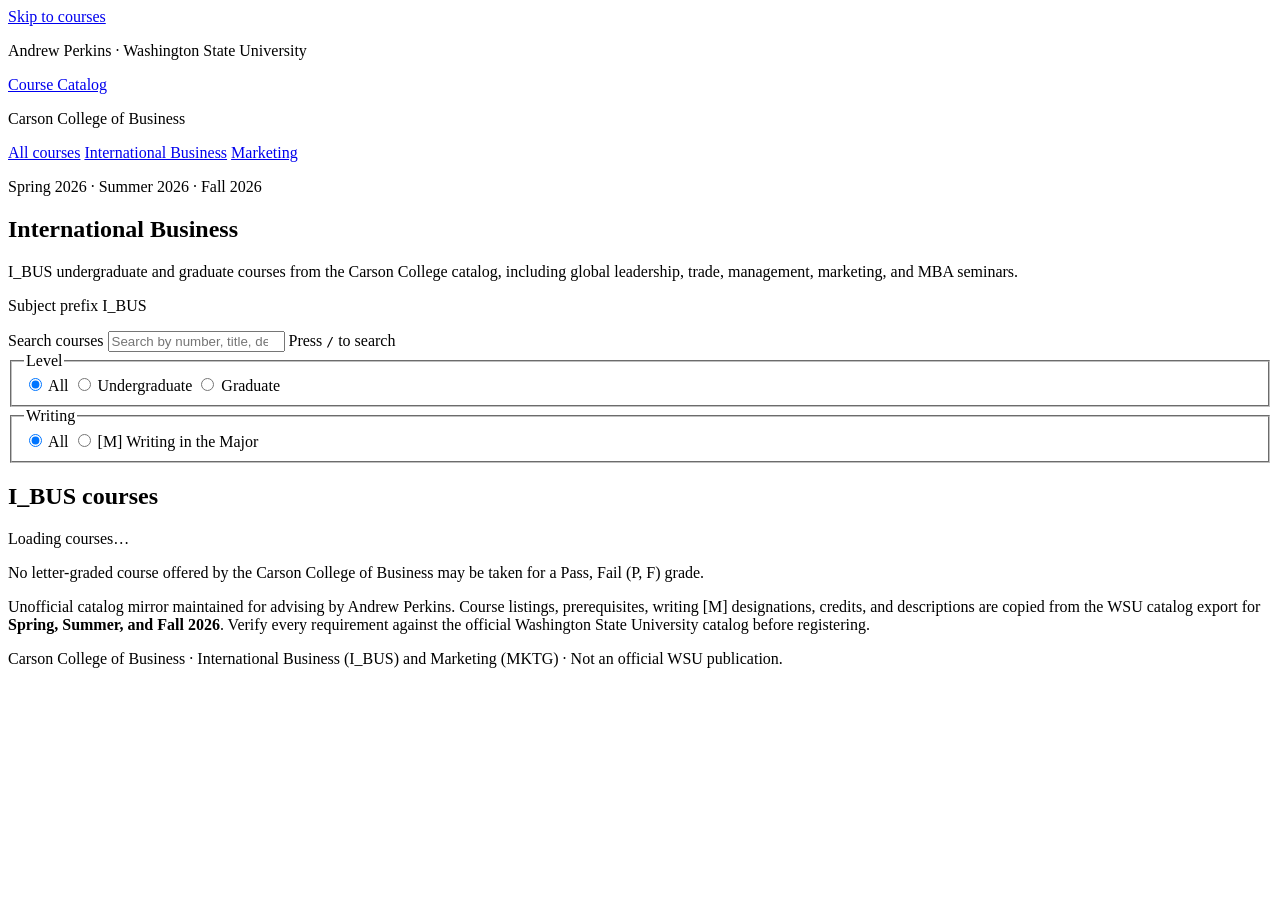
==== site/ibus/index.html @ e0401367 "Add searchable static catalog for I_BUS and MKTG 2026 Parse the Carson College Word export into a Cl" ====
<!DOCTYPE html>
<html lang="en">
<head>
  <meta charset="utf-8">
  <meta name="viewport" content="width=device-width, initial-scale=1">
  <title>International Business (I_BUS) · WSU Course Catalog</title>
  <meta name="description" content="International Business (I_BUS) courses at Washington State University Carson College of Business for Spring, Summer, and Fall 2026.">
  <meta name="theme-color" content="#981e32">
  <link rel="icon" href="/assets/favicon.svg" type="image/svg+xml">
  <link rel="preconnect" href="https://fonts.googleapis.com">
  <link rel="preconnect" href="https://fonts.gstatic.com" crossorigin>
  <link href="https://fonts.googleapis.com/css2?family=Cormorant+Garamond:ital,wght@0,600;0,700;1,600&family=Source+Sans+3:ital,wght@0,400;0,500;0,600;0,700;1,400&display=swap" rel="stylesheet">
  <link rel="stylesheet" href="/assets/styles.css">
</head>
<body data-page="ibus" data-dept="I_BUS">
  <a class="skip-link" href="#catalog">Skip to courses</a>
  <header class="masthead">
    <div class="masthead-inner">
      <p class="eyebrow">Andrew Perkins · Washington State University</p>
      <div class="brand-row">
        <a class="wordmark" href="/">Course Catalog</a>
        <p class="brand-sub">Carson College of Business</p>
      </div>
      <nav class="primary-nav" aria-label="Departments">
        <a href="/" >All courses</a>
        <a href="/ibus/" aria-current="page">International Business</a>
        <a href="/mktg/" >Marketing</a>
      </nav>
    </div>
  </header>

  <main>
    <section class="hero">
      <div class="hero-inner">
        <p class="terms">Spring 2026 · Summer 2026 · Fall 2026</p>
        <h1>International Business</h1>
        <p class="lede">I_BUS undergraduate and graduate courses from the Carson College catalog, including global leadership, trade, management, marketing, and MBA seminars.</p>
        <p class="hero-code">Subject prefix I_BUS</p>
      </div>
    </section>

    

    <section class="toolbar" aria-label="Search and filters">
      <div class="toolbar-inner">
        <label class="search-field">
          <span class="search-label">Search courses</span>
          <input id="search" type="search" name="q" placeholder="Search by number, title, description, or prerequisite" autocomplete="off" spellcheck="false">
          <span class="search-hint">Press <kbd>/</kbd> to search</span>
        </label>
        <div class="filters">
          <fieldset class="filter-group" data-filter="dept" hidden>
            <legend>Department</legend>
            <label><input type="radio" name="dept" value="all" checked> All</label>
            <label><input type="radio" name="dept" value="I_BUS"> I_BUS</label>
            <label><input type="radio" name="dept" value="MKTG"> MKTG</label>
          </fieldset>
          <fieldset class="filter-group" data-filter="level">
            <legend>Level</legend>
            <label><input type="radio" name="level" value="all" checked> All</label>
            <label><input type="radio" name="level" value="undergraduate"> Undergraduate</label>
            <label><input type="radio" name="level" value="graduate"> Graduate</label>
          </fieldset>
          <fieldset class="filter-group" data-filter="writing">
            <legend>Writing</legend>
            <label><input type="radio" name="writing" value="all" checked> All</label>
            <label><input type="radio" name="writing" value="m"> [M] Writing in the Major</label>
          </fieldset>
        </div>
      </div>
    </section>

    <section id="catalog" class="catalog" aria-live="polite">
      <div class="catalog-inner">
        <div class="catalog-head">
          <h2 class="catalog-title">I_BUS courses</h2>
          <p id="result-count" class="result-count">Loading courses…</p>
        </div>
        <p class="policy">No letter-graded course offered by the Carson College of Business may be taken for a Pass, Fail (P, F) grade.</p>
        <div id="course-list" class="course-list"></div>
        <p id="empty-state" class="empty-state" hidden>No courses match those filters. Try a different search or clear a filter.</p>
        <noscript><p class="empty-state">This catalog search needs JavaScript. Enable it to browse I_BUS and MKTG courses.</p></noscript>
      </div>
    </section>
  </main>

  <footer class="site-footer">
    <div class="footer-inner">
      <p>Unofficial catalog mirror maintained for advising by Andrew Perkins. Course listings, prerequisites, writing [M] designations, credits, and descriptions are copied from the WSU catalog export for <strong>Spring, Summer, and Fall 2026</strong>. Verify every requirement against the official Washington State University catalog before registering.</p>
      <p class="footer-meta">Carson College of Business · International Business (I_BUS) and Marketing (MKTG) · Not an official WSU publication.</p>
    </div>
  </footer>
  <script src="/assets/app.js" defer></script>
</body>
</html>
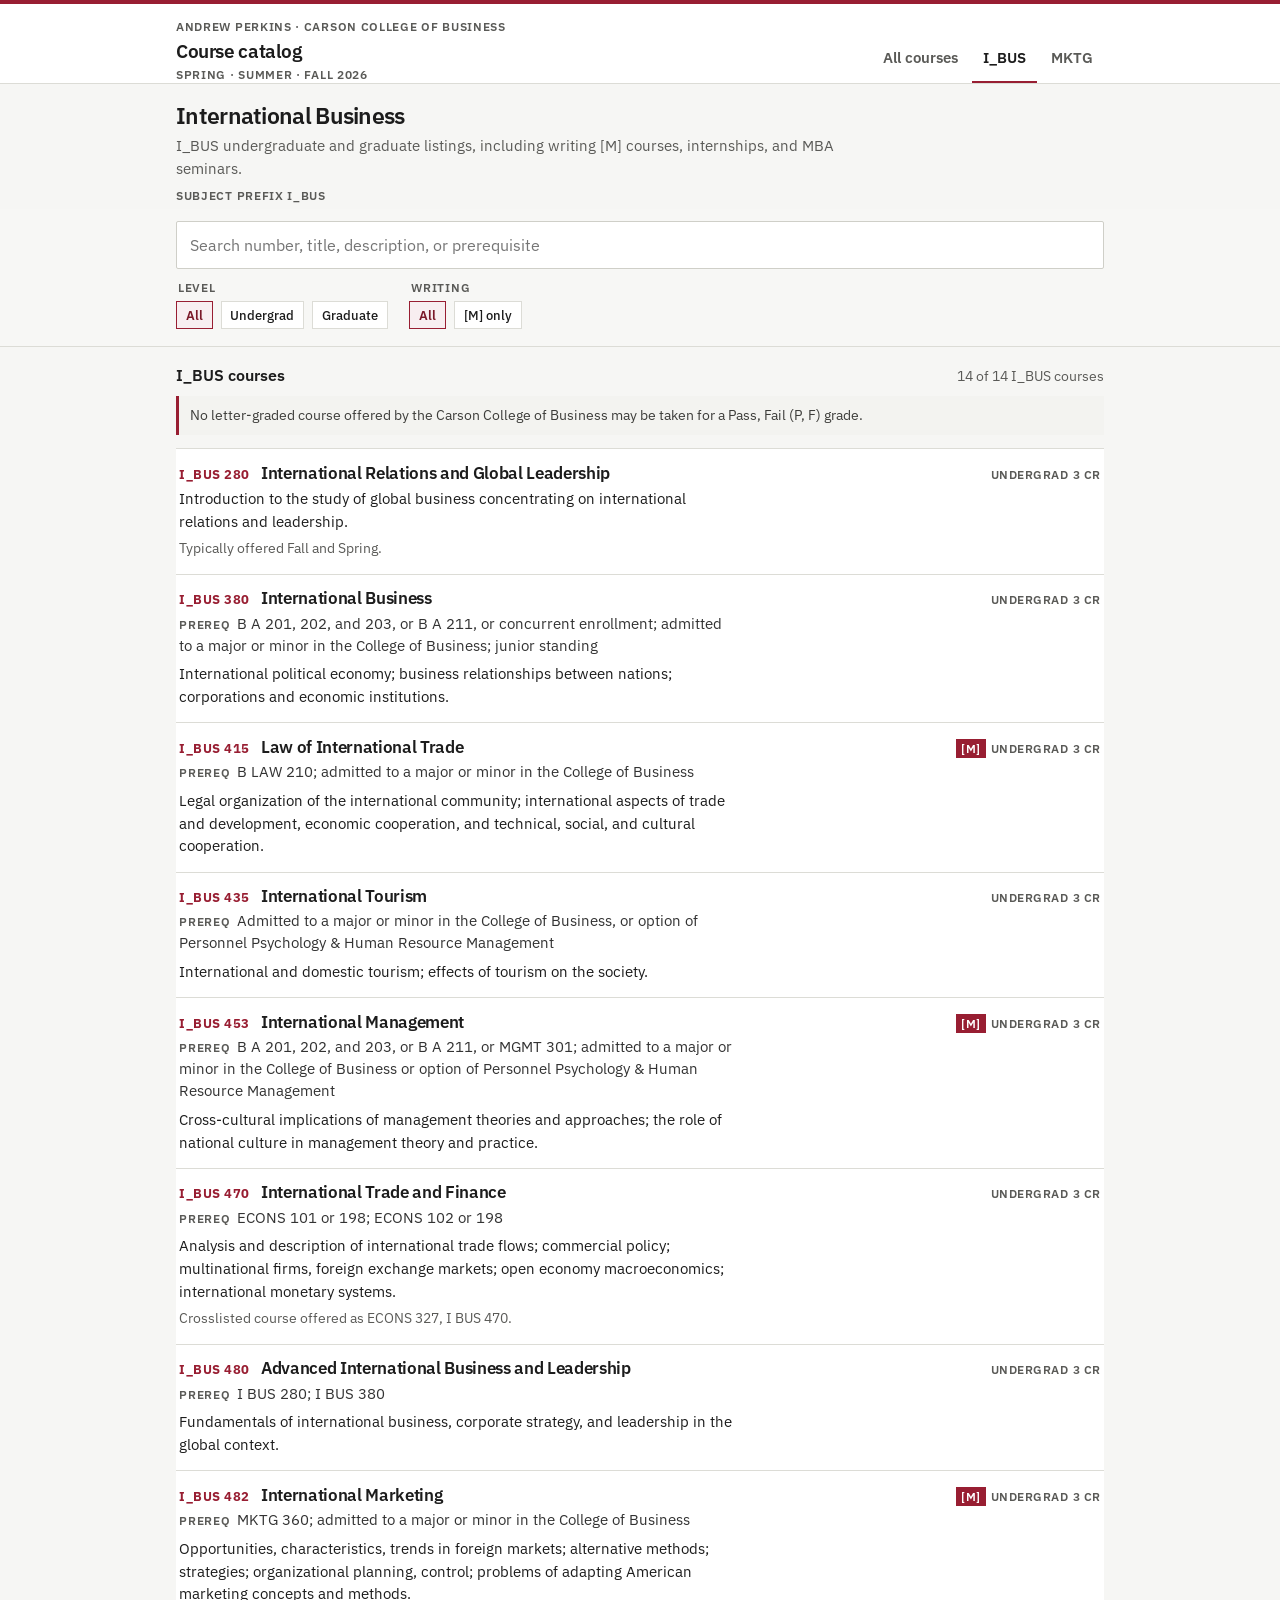
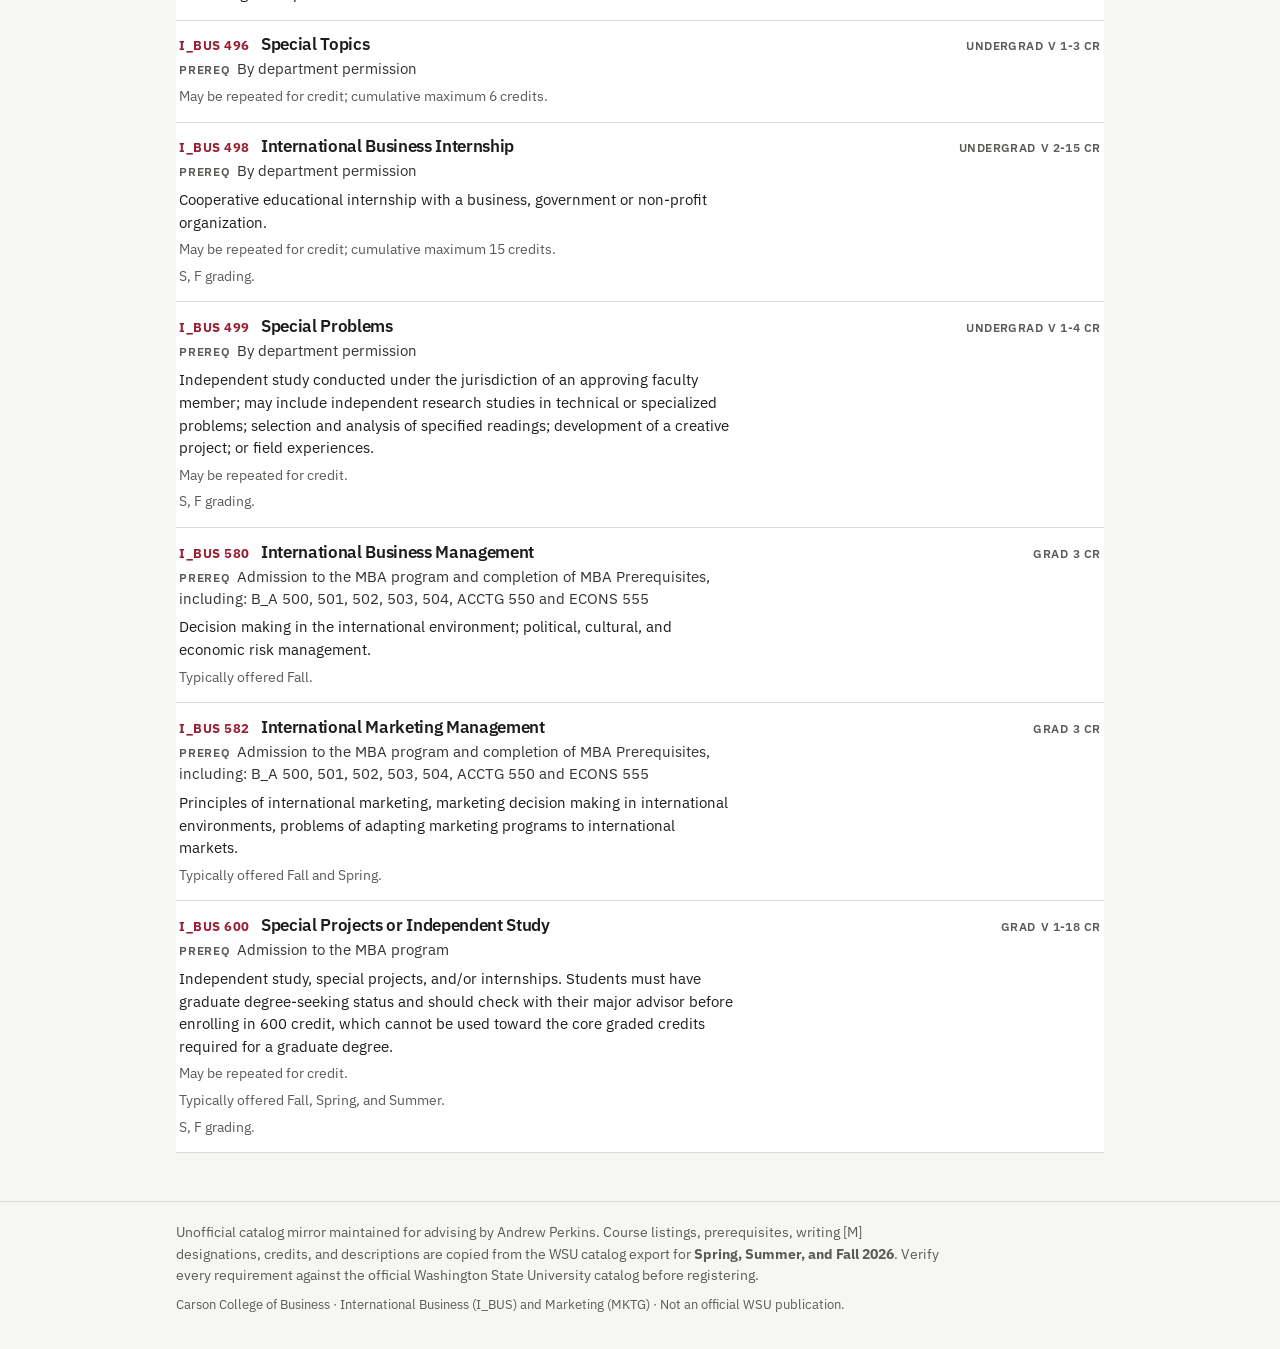
==== commit 8ec55d84: "Fix GitHub Pages asset paths and tighten catalog UI Use relative CSS/JS/nav links and resolve course" ====
--- a/site/ibus/index.html
+++ b/site/ibus/index.html
@@ -5,66 +5,62 @@
   <meta name="viewport" content="width=device-width, initial-scale=1">
   <title>International Business (I_BUS) · WSU Course Catalog</title>
   <meta name="description" content="International Business (I_BUS) courses at Washington State University Carson College of Business for Spring, Summer, and Fall 2026.">
-  <meta name="theme-color" content="#981e32">
-  <link rel="icon" href="/assets/favicon.svg" type="image/svg+xml">
+  <meta name="theme-color" content="#f6f6f4">
+  <link rel="icon" href="../assets/favicon.svg" type="image/svg+xml">
   <link rel="preconnect" href="https://fonts.googleapis.com">
   <link rel="preconnect" href="https://fonts.gstatic.com" crossorigin>
-  <link href="https://fonts.googleapis.com/css2?family=Cormorant+Garamond:ital,wght@0,600;0,700;1,600&family=Source+Sans+3:ital,wght@0,400;0,500;0,600;0,700;1,400&display=swap" rel="stylesheet">
-  <link rel="stylesheet" href="/assets/styles.css">
+  <link href="https://fonts.googleapis.com/css2?family=IBM+Plex+Sans:ital,wght@0,400;0,500;0,600;0,700;1,400&display=swap" rel="stylesheet">
+  <link rel="stylesheet" href="../assets/styles.css">
 </head>
 <body data-page="ibus" data-dept="I_BUS">
   <a class="skip-link" href="#catalog">Skip to courses</a>
-  <header class="masthead">
-    <div class="masthead-inner">
-      <p class="eyebrow">Andrew Perkins · Washington State University</p>
-      <div class="brand-row">
-        <a class="wordmark" href="/">Course Catalog</a>
-        <p class="brand-sub">Carson College of Business</p>
+  <header class="site-header">
+    <div class="header-inner">
+      <div class="brand">
+        <p class="brand-kicker">Andrew Perkins · Carson College of Business</p>
+        <a class="brand-title" href="../">Course catalog</a>
+        <p class="brand-terms">Spring · Summer · Fall 2026</p>
       </div>
       <nav class="primary-nav" aria-label="Departments">
-        <a href="/" >All courses</a>
-        <a href="/ibus/" aria-current="page">International Business</a>
-        <a href="/mktg/" >Marketing</a>
+        <a href="../" >All courses</a>
+        <a href="../ibus/" aria-current="page">I_BUS</a>
+        <a href="../mktg/" >MKTG</a>
       </nav>
     </div>
   </header>
 
   <main>
-    <section class="hero">
-      <div class="hero-inner">
-        <p class="terms">Spring 2026 · Summer 2026 · Fall 2026</p>
+    <section class="intro">
+      <div class="intro-inner">
         <h1>International Business</h1>
-        <p class="lede">I_BUS undergraduate and graduate courses from the Carson College catalog, including global leadership, trade, management, marketing, and MBA seminars.</p>
-        <p class="hero-code">Subject prefix I_BUS</p>
+        <p class="lede">I_BUS undergraduate and graduate listings, including writing [M] courses, internships, and MBA seminars.</p>
+        <p class="prefix-note">Subject prefix I_BUS</p>
       </div>
     </section>
-
-    
 
     <section class="toolbar" aria-label="Search and filters">
       <div class="toolbar-inner">
         <label class="search-field">
-          <span class="search-label">Search courses</span>
-          <input id="search" type="search" name="q" placeholder="Search by number, title, description, or prerequisite" autocomplete="off" spellcheck="false">
-          <span class="search-hint">Press <kbd>/</kbd> to search</span>
+          <span class="visually-hidden">Search courses</span>
+          <input id="search" type="search" name="q" placeholder="Search number, title, description, or prerequisite" autocomplete="off" spellcheck="false">
         </label>
         <div class="filters">
           <fieldset class="filter-group" data-filter="dept" hidden>
             <legend>Department</legend>
-            <label><input type="radio" name="dept" value="all" checked> All</label>
-            <label><input type="radio" name="dept" value="I_BUS"> I_BUS</label>
-            <label><input type="radio" name="dept" value="MKTG"> MKTG</label>
+            <label class="chip"><input type="radio" name="dept" value="all" checked> All</label>
+            <label class="chip"><input type="radio" name="dept" value="I_BUS"> I_BUS</label>
+            <label class="chip"><input type="radio" name="dept" value="MKTG"> MKTG</label>
           </fieldset>
           <fieldset class="filter-group" data-filter="level">
             <legend>Level</legend>
-            <label><input type="radio" name="level" value="all" checked> All</label>
-            <label><input type="radio" name="level" value="undergraduate"> Undergraduate</label>
-            <label><input type="radio" name="level" value="graduate"> Graduate</label>
+            <label class="chip"><input type="radio" name="level" value="all" checked> All</label>
+            <label class="chip"><input type="radio" name="level" value="undergraduate"> Undergrad</label>
+            <label class="chip"><input type="radio" name="level" value="graduate"> Graduate</label>
           </fieldset>
           <fieldset class="filter-group" data-filter="writing">
             <legend>Writing</legend>
-            <label><input type="radio" name="writing" value="all" checked> All</label>
-            <label><input type="radio" name="writing" value="m"> [M] Writing in the Major</label>
+            <label class="chip"><input type="radio" name="writing" value="all" checked> All</label>
+            <label class="chip"><input type="radio" name="writing" value="m"> [M] only</label>
           </fieldset>
         </div>
       </div>
@@ -78,7 +74,10 @@
         </div>
         <p class="policy">No letter-graded course offered by the Carson College of Business may be taken for a Pass, Fail (P, F) grade.</p>
         <div id="course-list" class="course-list"></div>
-        <p id="empty-state" class="empty-state" hidden>No courses match those filters. Try a different search or clear a filter.</p>
+        <div id="empty-state" class="empty-state" hidden>
+          <p id="empty-copy">No courses match those filters.</p>
+          <button type="button" id="clear-filters">Clear search and filters</button>
+        </div>
         <noscript><p class="empty-state">This catalog search needs JavaScript. Enable it to browse I_BUS and MKTG courses.</p></noscript>
       </div>
     </section>
@@ -90,6 +89,6 @@
       <p class="footer-meta">Carson College of Business · International Business (I_BUS) and Marketing (MKTG) · Not an official WSU publication.</p>
     </div>
   </footer>
-  <script src="/assets/app.js" defer></script>
+  <script src="../assets/app.js" defer></script>
 </body>
 </html>
--- a/site/assets/styles.css
+++ b/site/assets/styles.css
@@ -0,0 +1,469 @@
+:root {
+  --crimson: #981e32;
+  --crimson-ink: #7a1828;
+  --ink: #1c1c1c;
+  --muted: #5a5a57;
+  --line: #dcdcd6;
+  --bg: #f6f6f4;
+  --card: #ffffff;
+  --focus: #0b57d0;
+  --sans: "IBM Plex Sans", "Segoe UI", system-ui, sans-serif;
+  --max: 58rem;
+}
+
+*,
+*::before,
+*::after {
+  box-sizing: border-box;
+}
+
+html {
+  scroll-behavior: smooth;
+}
+
+body {
+  margin: 0;
+  color: var(--ink);
+  background: var(--bg);
+  font-family: var(--sans);
+  font-size: 1rem;
+  line-height: 1.5;
+}
+
+a {
+  color: var(--crimson-ink);
+}
+
+a:hover {
+  color: var(--crimson);
+}
+
+:focus-visible {
+  outline: 2px solid var(--focus);
+  outline-offset: 2px;
+}
+
+.visually-hidden {
+  position: absolute;
+  width: 1px;
+  height: 1px;
+  padding: 0;
+  margin: -1px;
+  overflow: hidden;
+  clip: rect(0, 0, 0, 0);
+  border: 0;
+}
+
+.skip-link {
+  position: absolute;
+  left: 0.75rem;
+  top: -3.5rem;
+  z-index: 20;
+  padding: 0.45rem 0.7rem;
+  background: var(--ink);
+  color: #fff;
+  text-decoration: none;
+}
+
+.skip-link:focus {
+  top: 0.75rem;
+}
+
+.site-header {
+  border-top: 4px solid var(--crimson);
+  border-bottom: 1px solid var(--line);
+  background: var(--card);
+}
+
+.header-inner,
+.intro-inner,
+.toolbar-inner,
+.catalog-inner,
+.footer-inner {
+  width: min(calc(100% - 1.5rem), var(--max));
+  margin: 0 auto;
+}
+
+.header-inner {
+  display: flex;
+  flex-wrap: wrap;
+  align-items: end;
+  justify-content: space-between;
+  gap: 0.65rem 1.25rem;
+  padding: 0.85rem 0 0;
+}
+
+.brand-kicker,
+.brand-terms,
+.filter-group legend,
+.meta-label,
+.prefix-note {
+  margin: 0;
+  color: var(--muted);
+  font-size: 0.72rem;
+  font-weight: 600;
+  letter-spacing: 0.06em;
+  text-transform: uppercase;
+}
+
+.brand-title {
+  display: inline-block;
+  margin-top: 0.15rem;
+  color: var(--ink);
+  text-decoration: none;
+  font-size: 1.2rem;
+  font-weight: 600;
+  letter-spacing: -0.02em;
+}
+
+.brand-title:hover {
+  color: var(--crimson);
+}
+
+.primary-nav {
+  display: flex;
+  gap: 0.15rem;
+}
+
+.primary-nav a {
+  color: var(--muted);
+  text-decoration: none;
+  padding: 0.7rem 0.7rem 0.75rem;
+  border-bottom: 2px solid transparent;
+  font-size: 0.92rem;
+  font-weight: 600;
+}
+
+.primary-nav a:hover,
+.primary-nav a[aria-current="page"] {
+  color: var(--ink);
+  border-bottom-color: var(--crimson);
+}
+
+.intro {
+  padding: 1.1rem 0 0.35rem;
+}
+
+.intro h1 {
+  margin: 0 0 0.25rem;
+  font-size: 1.45rem;
+  font-weight: 600;
+  letter-spacing: -0.03em;
+  line-height: 1.2;
+}
+
+.lede {
+  margin: 0;
+  max-width: 42rem;
+  color: var(--muted);
+  font-size: 0.95rem;
+}
+
+.prefix-note {
+  margin-top: 0.45rem;
+}
+
+.toolbar {
+  position: sticky;
+  top: 0;
+  z-index: 5;
+  padding: 0.7rem 0 0.8rem;
+  background: color-mix(in srgb, var(--bg) 92%, #fff);
+  border-bottom: 1px solid var(--line);
+}
+
+.search-field {
+  display: block;
+}
+
+#search {
+  width: 100%;
+  padding: 0.7rem 0.8rem;
+  border: 1px solid #cfcfc8;
+  border-radius: 2px;
+  background: var(--card);
+  color: var(--ink);
+  font: inherit;
+}
+
+#search:focus {
+  border-color: var(--crimson);
+  box-shadow: 0 0 0 3px rgba(152, 30, 50, 0.12);
+  outline: none;
+}
+
+.filters {
+  display: flex;
+  flex-wrap: wrap;
+  gap: 0.65rem 1.1rem;
+  margin-top: 0.65rem;
+}
+
+.filter-group {
+  margin: 0;
+  padding: 0;
+  border: 0;
+}
+
+.filter-group[hidden] {
+  display: none;
+}
+
+.filter-group legend {
+  margin-bottom: 0.3rem;
+}
+
+.chip {
+  position: relative;
+  display: inline-flex;
+  align-items: center;
+  margin: 0 0.25rem 0.25rem 0;
+  padding: 0.18rem 0.55rem;
+  border: 1px solid var(--line);
+  background: var(--card);
+  font-size: 0.84rem;
+  font-weight: 500;
+  cursor: pointer;
+}
+
+.chip input {
+  position: absolute;
+  opacity: 0;
+  pointer-events: none;
+}
+
+.chip:has(input:checked) {
+  border-color: var(--crimson);
+  background: #f8eef0;
+  color: var(--crimson-ink);
+  font-weight: 600;
+}
+
+.chip:has(input:focus-visible) {
+  outline: 2px solid var(--focus);
+  outline-offset: 2px;
+}
+
+.catalog {
+  padding: 1rem 0 3rem;
+}
+
+.catalog-head {
+  display: flex;
+  flex-wrap: wrap;
+  justify-content: space-between;
+  gap: 0.25rem 1rem;
+  align-items: baseline;
+  margin-bottom: 0.55rem;
+}
+
+.catalog-title {
+  margin: 0;
+  font-size: 1rem;
+  font-weight: 600;
+}
+
+.result-count {
+  margin: 0;
+  color: var(--muted);
+  font-size: 0.9rem;
+}
+
+.policy {
+  margin: 0 0 0.85rem;
+  padding: 0.55rem 0.7rem;
+  border-left: 3px solid var(--crimson);
+  background: #f3f3f0;
+  color: #3d3d3a;
+  font-size: 0.88rem;
+}
+
+.course-list {
+  border-top: 1px solid var(--line);
+  background: var(--card);
+}
+
+.course {
+  padding: 0.85rem 0.2rem 0.9rem;
+  border-bottom: 1px solid var(--line);
+  scroll-margin-top: 7.25rem;
+}
+
+.course:target,
+.course.is-target {
+  background: #fff8f8;
+  box-shadow: inset 3px 0 0 var(--crimson);
+  padding-left: 0.7rem;
+}
+
+.course-top {
+  display: flex;
+  flex-wrap: wrap;
+  align-items: baseline;
+  gap: 0.35rem 0.7rem;
+  margin-bottom: 0.15rem;
+}
+
+.course-code {
+  color: var(--crimson);
+  text-decoration: none;
+  font-size: 0.82rem;
+  font-weight: 700;
+  letter-spacing: 0.04em;
+  font-variant-numeric: tabular-nums;
+}
+
+.course-code:hover {
+  text-decoration: underline;
+}
+
+.course h2 {
+  margin: 0;
+  flex: 1 1 12rem;
+  font-size: 1.05rem;
+  font-weight: 600;
+  letter-spacing: -0.02em;
+  line-height: 1.3;
+}
+
+.badges {
+  display: flex;
+  flex-wrap: wrap;
+  gap: 0.3rem;
+  margin-left: auto;
+}
+
+.badge {
+  display: inline-flex;
+  align-items: center;
+  color: var(--muted);
+  font-size: 0.72rem;
+  font-weight: 600;
+  letter-spacing: 0.04em;
+  text-transform: uppercase;
+}
+
+.badge-m {
+  padding: 0.05rem 0.35rem;
+  background: var(--crimson);
+  color: #fff;
+}
+
+.course-body {
+  display: grid;
+  gap: 0.35rem;
+}
+
+.course p {
+  margin: 0;
+  max-width: 62ch;
+}
+
+.prereq {
+  color: #333;
+  font-size: 0.92rem;
+}
+
+.desc {
+  font-size: 0.95rem;
+}
+
+.meta-label {
+  display: inline;
+  margin-right: 0.4rem;
+}
+
+.crosslist,
+.repeatable,
+.grading,
+.offered,
+.recommended {
+  color: var(--muted);
+  font-size: 0.88rem;
+}
+
+mark {
+  background: #f3e3a6;
+  color: inherit;
+  padding: 0 0.08em;
+}
+
+.empty-state {
+  padding: 1.6rem 0.2rem;
+  color: var(--muted);
+}
+
+.empty-state p {
+  margin: 0 0 0.75rem;
+  font-size: 1rem;
+}
+
+.empty-state button,
+.text-link {
+  font: inherit;
+  font-weight: 600;
+  color: var(--crimson-ink);
+  background: none;
+  border: 0;
+  padding: 0;
+  text-decoration: underline;
+  cursor: pointer;
+}
+
+.site-footer {
+  border-top: 1px solid var(--line);
+  padding: 1.25rem 0 1.6rem;
+  color: var(--muted);
+  font-size: 0.88rem;
+}
+
+.site-footer p {
+  margin: 0 0 0.55rem;
+  max-width: 48rem;
+}
+
+.footer-meta {
+  font-size: 0.82rem;
+}
+
+@media (max-width: 720px) {
+  .header-inner,
+  .intro-inner,
+  .toolbar-inner,
+  .catalog-inner,
+  .footer-inner {
+    width: min(calc(100% - 1.15rem), var(--max));
+  }
+
+  .primary-nav a {
+    padding-inline: 0.5rem;
+  }
+
+  .badges {
+    margin-left: 0;
+    width: 100%;
+  }
+
+  .course h2 {
+    flex-basis: 100%;
+  }
+}
+
+@media (prefers-reduced-motion: reduce) {
+  html {
+    scroll-behavior: auto;
+  }
+}
+
+@media print {
+  .site-header,
+  .toolbar,
+  .skip-link {
+    display: none;
+  }
+
+  body,
+  .course-list {
+    background: #fff;
+  }
+}
